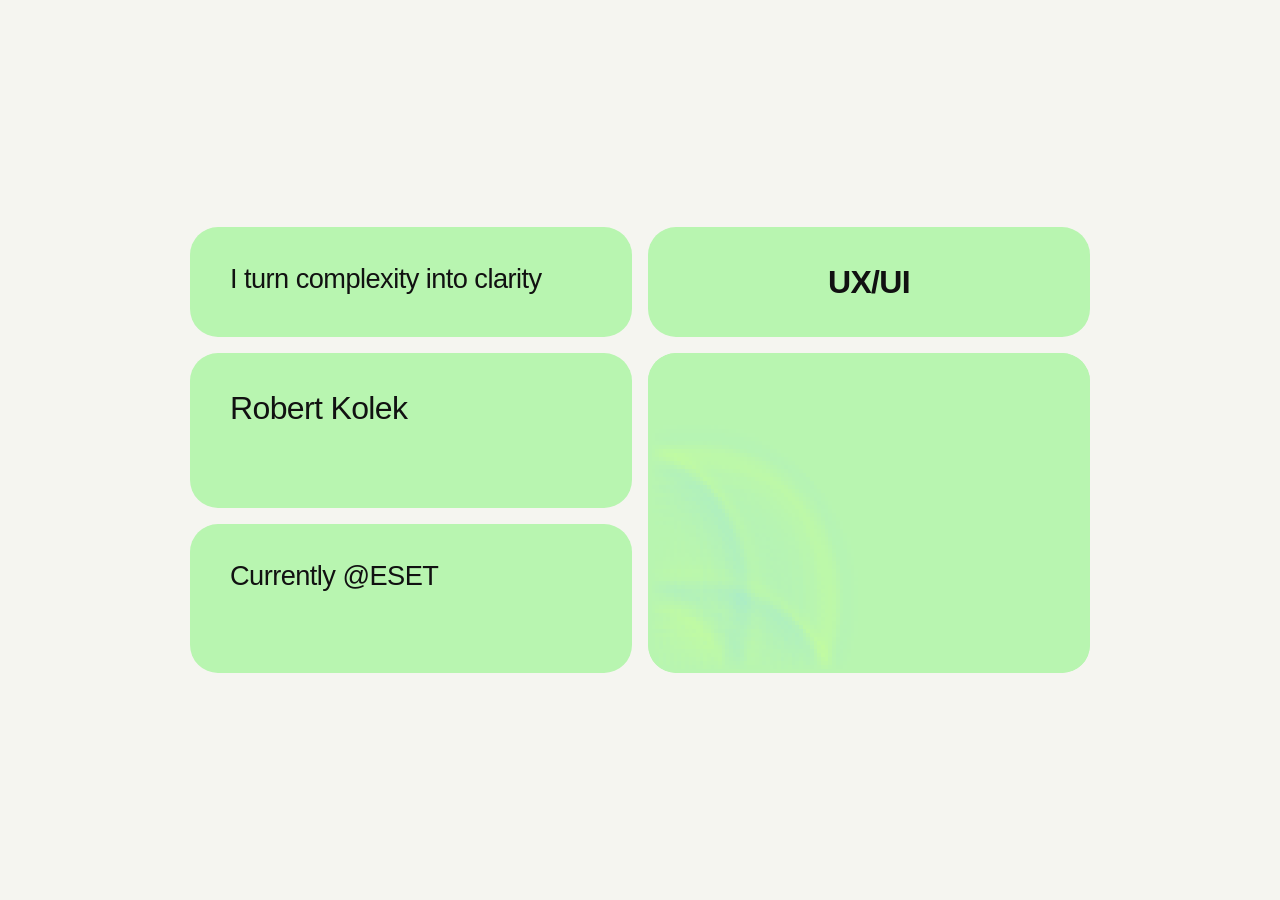
==== index.html @ 8a0d97dc "Add portfolio page with bento grid layout and water animation Builds the initial portfolio page for " ====
<!DOCTYPE html>
<html lang="en">
<head>
  <meta charset="UTF-8" />
  <meta name="viewport" content="width=device-width, initial-scale=1.0" />
  <title>Robert Kolek — Portfolio</title>
  <link rel="stylesheet" href="style.css" />
</head>
<body>
  <main class="grid">
    <div class="card card--tagline">
      <span>I turn complexity into clarity</span>
    </div>

    <div class="card card--role">
      <span>UX/UI</span>
    </div>

    <div class="card card--name">
      <span>Robert Kolek</span>
    </div>

    <div class="card card--water">
      <canvas id="waterCanvas"></canvas>
    </div>

    <div class="card card--company">
      <span>Currently @ESET</span>
    </div>
  </main>

  <script src="water.js"></script>
</body>
</html>
---- style.css ----
*, *::before, *::after {
  box-sizing: border-box;
  margin: 0;
  padding: 0;
}

:root {
  --green: #b8f5b0;
  --green-dark: #a0e898;
  --bg: #f5f5f0;
  --text: #111;
  --radius: 28px;
  --gap: 16px;
}

html, body {
  height: 100%;
  background: var(--bg);
  font-family: -apple-system, BlinkMacSystemFont, "Segoe UI", Helvetica, Arial, sans-serif;
  color: var(--text);
}

body {
  display: flex;
  align-items: center;
  justify-content: center;
  min-height: 100vh;
  padding: 32px;
}

.grid {
  display: grid;
  grid-template-columns: 1fr 1fr;
  grid-template-rows: auto auto auto;
  gap: var(--gap);
  width: 100%;
  max-width: 900px;
}

.card {
  background: var(--green);
  border-radius: var(--radius);
  padding: 36px 40px;
  display: flex;
  align-items: flex-start;
  justify-content: flex-start;
  transition: transform 0.2s ease, background 0.2s ease;
}

.card:hover {
  background: var(--green-dark);
  transform: translateY(-2px);
}

.card span {
  font-size: clamp(1.2rem, 2.5vw, 1.7rem);
  font-weight: 500;
  letter-spacing: -0.02em;
  line-height: 1.2;
}

/* Tagline — top left, spans full width minus role card */
.card--tagline {
  grid-column: 1;
  grid-row: 1;
}

/* Role badge — top right */
.card--role {
  grid-column: 2;
  grid-row: 1;
  justify-content: center;
  align-items: center;
}

.card--role span {
  font-size: clamp(1.4rem, 3vw, 2rem);
  font-weight: 600;
}

/* Name — middle left */
.card--name {
  grid-column: 1;
  grid-row: 2;
}

.card--name span {
  font-size: clamp(1.4rem, 3vw, 2rem);
  font-weight: 500;
}

/* Water animation — right column, spans rows 2 & 3 */
.card--water {
  grid-column: 2;
  grid-row: 2 / 4;
  padding: 0;
  overflow: hidden;
  min-height: 320px;
  position: relative;
}

.card--water:hover {
  transform: translateY(-2px);
}

#waterCanvas {
  width: 100%;
  height: 100%;
  display: block;
  border-radius: var(--radius);
}

/* Company — bottom left */
.card--company {
  grid-column: 1;
  grid-row: 3;
}

/* Responsive */
@media (max-width: 580px) {
  body {
    padding: 16px;
  }

  .grid {
    grid-template-columns: 1fr;
    grid-template-rows: auto;
  }

  .card--tagline,
  .card--role,
  .card--name,
  .card--water,
  .card--company {
    grid-column: 1;
    grid-row: auto;
  }

  .card--water {
    min-height: 260px;
  }
}
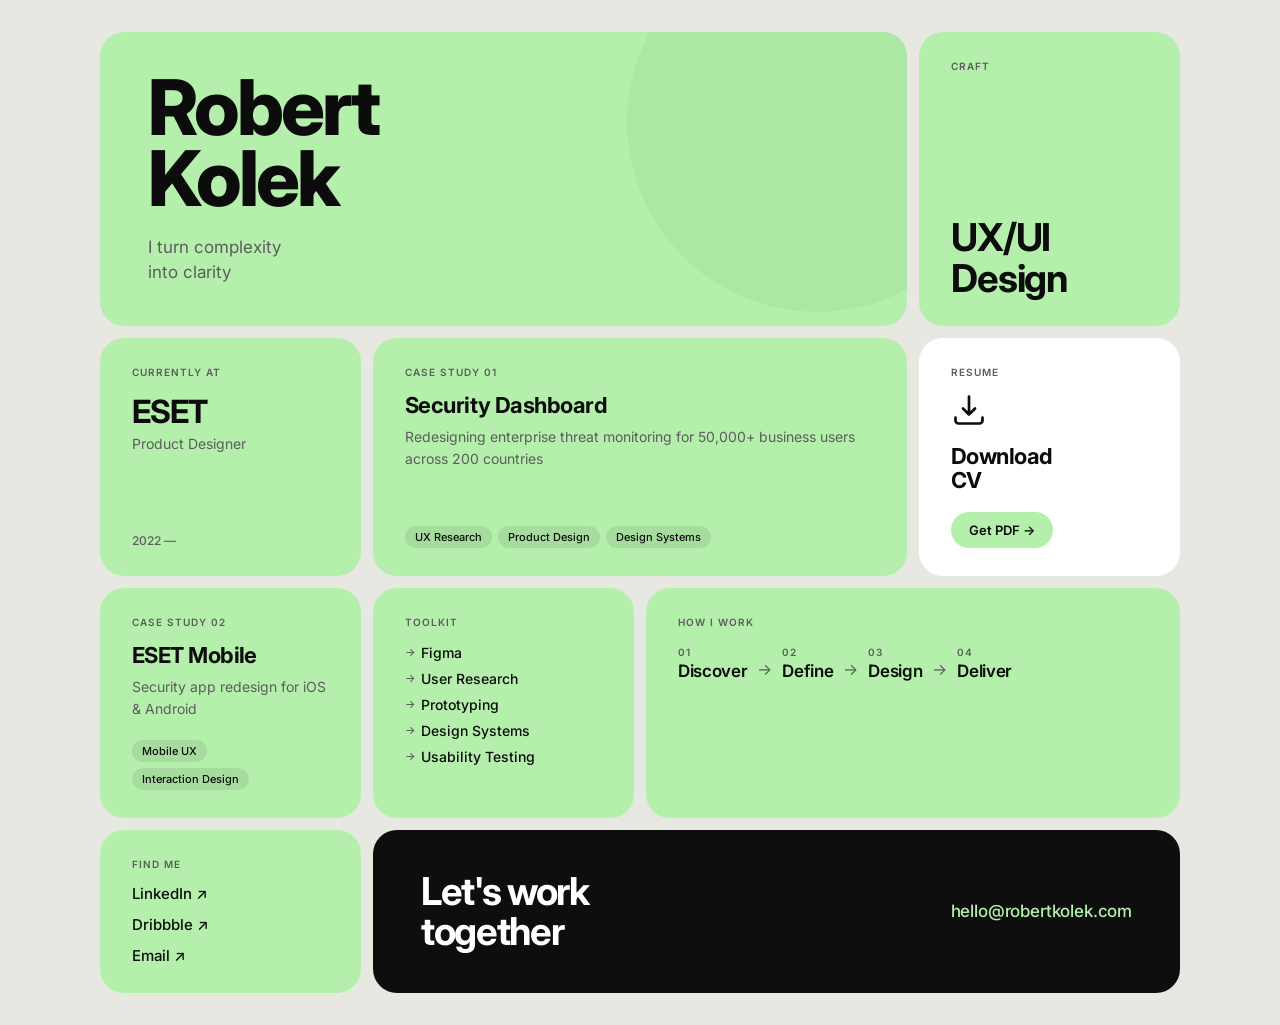
==== commit 5673734f: "Rebuild portfolio with full bento grid and printable CV one-pager - 10-card bento layout: hero, role" ====
--- a/index.html
+++ b/index.html
@@ -3,32 +3,123 @@
 <head>
   <meta charset="UTF-8" />
   <meta name="viewport" content="width=device-width, initial-scale=1.0" />
-  <title>Robert Kolek — Portfolio</title>
+  <title>Robert Kolek — UX/UI Designer</title>
+  <link rel="preconnect" href="https://fonts.googleapis.com">
+  <link rel="preconnect" href="https://fonts.gstatic.com" crossorigin>
+  <link href="https://fonts.googleapis.com/css2?family=Inter:ital,wght@0,400;0,500;0,600;0,700;0,800;1,400&display=swap" rel="stylesheet">
   <link rel="stylesheet" href="style.css" />
 </head>
 <body>
-  <main class="grid">
-    <div class="card card--tagline">
-      <span>I turn complexity into clarity</span>
-    </div>
+  <main class="bento">
 
-    <div class="card card--role">
-      <span>UX/UI</span>
-    </div>
+    <!-- Row 1 ─────────────────────────────────── -->
+    <article class="card card--hero">
+      <div class="hero-text">
+        <h1>Robert<br>Kolek</h1>
+        <p class="tagline">I turn complexity<br>into clarity</p>
+      </div>
+      <div class="hero-deco" aria-hidden="true"></div>
+    </article>
 
-    <div class="card card--name">
-      <span>Robert Kolek</span>
-    </div>
+    <article class="card card--role">
+      <span class="label">Craft</span>
+      <h2 class="role-title">UX/UI<br>Design</h2>
+    </article>
 
-    <div class="card card--water">
-      <canvas id="waterCanvas"></canvas>
-    </div>
+    <!-- Row 2 ─────────────────────────────────── -->
+    <article class="card card--eset">
+      <span class="label">Currently at</span>
+      <p class="eset-name">ESET</p>
+      <p class="eset-title">Product Designer</p>
+      <span class="eset-year">2022 —</span>
+    </article>
 
-    <div class="card card--company">
-      <span>Currently @ESET</span>
-    </div>
+    <article class="card card--project card--project1">
+      <span class="label">Case study 01</span>
+      <h3>Security Dashboard</h3>
+      <p>Redesigning enterprise threat monitoring for 50,000+ business users across 200 countries</p>
+      <div class="tags">
+        <span>UX Research</span>
+        <span>Product Design</span>
+        <span>Design Systems</span>
+      </div>
+    </article>
+
+    <!-- Place your cv.pdf in this directory. Generate it by opening cv.html → Print → Save as PDF -->
+    <article class="card card--cv">
+      <span class="label">Resume</span>
+      <div class="cv-icon" aria-hidden="true">
+        <svg viewBox="0 0 24 24" fill="none" stroke="currentColor" stroke-width="1.8" stroke-linecap="round" stroke-linejoin="round">
+          <path d="M12 3v12M8 11l4 4 4-4"/>
+          <path d="M3 17v2a2 2 0 0 0 2 2h14a2 2 0 0 0 2-2v-2"/>
+        </svg>
+      </div>
+      <h3>Download<br>CV</h3>
+      <a href="cv.pdf" download="RobertKolek_CV.pdf" class="cv-btn">Get PDF →</a>
+    </article>
+
+    <!-- Row 3 ─────────────────────────────────── -->
+    <article class="card card--project card--project2">
+      <span class="label">Case study 02</span>
+      <h3>ESET Mobile</h3>
+      <p>Security app redesign for iOS & Android</p>
+      <div class="tags">
+        <span>Mobile UX</span>
+        <span>Interaction Design</span>
+      </div>
+    </article>
+
+    <article class="card card--skills">
+      <span class="label">Toolkit</span>
+      <ul class="skills-list">
+        <li>Figma</li>
+        <li>User Research</li>
+        <li>Prototyping</li>
+        <li>Design Systems</li>
+        <li>Usability Testing</li>
+      </ul>
+    </article>
+
+    <article class="card card--process">
+      <span class="label">How I work</span>
+      <div class="process-steps">
+        <div class="step">
+          <span class="step-num">01</span>
+          <span class="step-name">Discover</span>
+        </div>
+        <span class="process-arrow" aria-hidden="true">→</span>
+        <div class="step">
+          <span class="step-num">02</span>
+          <span class="step-name">Define</span>
+        </div>
+        <span class="process-arrow" aria-hidden="true">→</span>
+        <div class="step">
+          <span class="step-num">03</span>
+          <span class="step-name">Design</span>
+        </div>
+        <span class="process-arrow" aria-hidden="true">→</span>
+        <div class="step">
+          <span class="step-num">04</span>
+          <span class="step-name">Deliver</span>
+        </div>
+      </div>
+    </article>
+
+    <!-- Row 4 ─────────────────────────────────── -->
+    <article class="card card--social">
+      <span class="label">Find me</span>
+      <nav class="social-links">
+        <a href="https://linkedin.com/in/robertkolek" target="_blank" rel="noopener">LinkedIn ↗</a>
+        <a href="https://dribbble.com/robertkolek" target="_blank" rel="noopener">Dribbble ↗</a>
+        <a href="mailto:hello@robertkolek.com">Email ↗</a>
+      </nav>
+    </article>
+
+    <article class="card card--cta">
+      <h2>Let's work<br>together</h2>
+      <a href="mailto:hello@robertkolek.com" class="cta-link">hello@robertkolek.com</a>
+    </article>
+
   </main>
-
-  <script src="water.js"></script>
 </body>
 </html>
--- a/style.css
+++ b/style.css
@@ -5,138 +5,414 @@
 }
 
 :root {
-  --green: #b8f5b0;
-  --green-dark: #a0e898;
-  --bg: #f5f5f0;
-  --text: #111;
-  --radius: 28px;
-  --gap: 16px;
-}
-
-html, body {
-  height: 100%;
+  --mint:       #b4f0ab;
+  --mint-hover: #9de593;
+  --bg:         #e8e8e3;
+  --dark:       #0e0e0e;
+  --text:       #0c0c0c;
+  --muted:      #5c5c5c;
+  --white:      #ffffff;
+  --radius:     24px;
+  --gap:        12px;
+}
+
+html {
+  font-family: 'Inter', -apple-system, BlinkMacSystemFont, 'Segoe UI', sans-serif;
+  color: var(--text);
   background: var(--bg);
-  font-family: -apple-system, BlinkMacSystemFont, "Segoe UI", Helvetica, Arial, sans-serif;
-  color: var(--text);
+  -webkit-font-smoothing: antialiased;
 }
 
 body {
+  min-height: 100vh;
   display: flex;
   align-items: center;
   justify-content: center;
-  min-height: 100vh;
-  padding: 32px;
-}
-
-.grid {
+  padding: 32px 20px;
+}
+
+/* ── Grid ───────────────────────────────────────── */
+
+.bento {
   display: grid;
-  grid-template-columns: 1fr 1fr;
-  grid-template-rows: auto auto auto;
+  grid-template-columns: repeat(4, 1fr);
   gap: var(--gap);
   width: 100%;
-  max-width: 900px;
-}
+  max-width: 1080px;
+}
+
+/* ── Base card ──────────────────────────────────── */
 
 .card {
-  background: var(--green);
+  background: var(--mint);
   border-radius: var(--radius);
-  padding: 36px 40px;
-  display: flex;
-  align-items: flex-start;
-  justify-content: flex-start;
-  transition: transform 0.2s ease, background 0.2s ease;
+  padding: 28px 32px;
+  display: flex;
+  flex-direction: column;
+  transition: transform 0.18s ease, background 0.18s ease;
 }
 
 .card:hover {
-  background: var(--green-dark);
-  transform: translateY(-2px);
-}
-
-.card span {
-  font-size: clamp(1.2rem, 2.5vw, 1.7rem);
-  font-weight: 500;
-  letter-spacing: -0.02em;
-  line-height: 1.2;
-}
-
-/* Tagline — top left, spans full width minus role card */
-.card--tagline {
-  grid-column: 1;
+  background: var(--mint-hover);
+  transform: translateY(-3px);
+}
+
+/* ── Label ──────────────────────────────────────── */
+
+.label {
+  display: block;
+  font-size: 10px;
+  font-weight: 600;
+  letter-spacing: 0.1em;
+  text-transform: uppercase;
+  color: var(--muted);
+  margin-bottom: 14px;
+}
+
+/* ── Hero ───────────────────────────────────────── */
+
+.card--hero {
+  grid-column: 1 / 4;
   grid-row: 1;
-}
-
-/* Role badge — top right */
+  flex-direction: row;
+  align-items: flex-end;
+  padding: 40px 48px;
+  min-height: 220px;
+  overflow: hidden;
+  position: relative;
+}
+
+.hero-text {
+  position: relative;
+  z-index: 1;
+}
+
+.hero-text h1 {
+  font-size: clamp(52px, 6vw, 88px);
+  font-weight: 800;
+  letter-spacing: -0.04em;
+  line-height: 0.93;
+  margin-bottom: 20px;
+}
+
+.tagline {
+  font-size: clamp(14px, 1.5vw, 17px);
+  font-weight: 400;
+  color: var(--muted);
+  line-height: 1.5;
+}
+
+.hero-deco {
+  position: absolute;
+  top: -100px;
+  right: -100px;
+  width: 380px;
+  height: 380px;
+  border-radius: 50%;
+  background: rgba(0, 0, 0, 0.04);
+  pointer-events: none;
+}
+
+/* ── Role ───────────────────────────────────────── */
+
 .card--role {
-  grid-column: 2;
+  grid-column: 4;
   grid-row: 1;
-  justify-content: center;
-  align-items: center;
-}
-
-.card--role span {
-  font-size: clamp(1.4rem, 3vw, 2rem);
-  font-weight: 600;
-}
-
-/* Name — middle left */
-.card--name {
+  justify-content: space-between;
+}
+
+.role-title {
+  font-size: clamp(26px, 3vw, 40px);
+  font-weight: 700;
+  letter-spacing: -0.03em;
+  line-height: 1.05;
+  margin-top: auto;
+}
+
+/* ── ESET ───────────────────────────────────────── */
+
+.card--eset {
   grid-column: 1;
   grid-row: 2;
 }
 
-.card--name span {
-  font-size: clamp(1.4rem, 3vw, 2rem);
+.eset-name {
+  font-size: 32px;
+  font-weight: 700;
+  letter-spacing: -0.03em;
+  margin-bottom: 4px;
+}
+
+.eset-title {
+  font-size: 14px;
+  color: var(--muted);
+  flex: 1;
+}
+
+.eset-year {
+  font-size: 12px;
   font-weight: 500;
-}
-
-/* Water animation — right column, spans rows 2 & 3 */
-.card--water {
-  grid-column: 2;
-  grid-row: 2 / 4;
-  padding: 0;
-  overflow: hidden;
-  min-height: 320px;
-  position: relative;
-}
-
-.card--water:hover {
-  transform: translateY(-2px);
-}
-
-#waterCanvas {
+  color: var(--muted);
+  margin-top: 16px;
+}
+
+/* ── Projects ───────────────────────────────────── */
+
+.card--project1 {
+  grid-column: 2 / 4;
+  grid-row: 2;
+}
+
+.card--project2 {
+  grid-column: 1;
+  grid-row: 3;
+}
+
+.card--project h3 {
+  font-size: 22px;
+  font-weight: 700;
+  letter-spacing: -0.025em;
+  margin-bottom: 8px;
+}
+
+.card--project p {
+  font-size: 14px;
+  color: var(--muted);
+  line-height: 1.55;
+  flex: 1;
+}
+
+.tags {
+  display: flex;
+  flex-wrap: wrap;
+  gap: 6px;
+  margin-top: 20px;
+}
+
+.tags span {
+  font-size: 11px;
+  font-weight: 500;
+  padding: 4px 10px;
+  background: rgba(0, 0, 0, 0.08);
+  border-radius: 100px;
+}
+
+/* ── CV download ────────────────────────────────── */
+
+.card--cv {
+  grid-column: 4;
+  grid-row: 2;
+  background: var(--white);
+}
+
+.card--cv:hover {
+  background: var(--white);
+  transform: translateY(-3px);
+}
+
+.cv-icon {
+  width: 36px;
+  height: 36px;
+  margin-bottom: 10px;
+  flex-shrink: 0;
+}
+
+.cv-icon svg {
   width: 100%;
   height: 100%;
-  display: block;
-  border-radius: var(--radius);
-}
-
-/* Company — bottom left */
-.card--company {
+}
+
+.card--cv h3 {
+  font-size: 22px;
+  font-weight: 700;
+  letter-spacing: -0.025em;
+  line-height: 1.1;
+  flex: 1;
+  margin-top: 6px;
+}
+
+.cv-btn {
+  display: inline-block;
+  margin-top: 20px;
+  background: var(--mint);
+  color: var(--text);
+  text-decoration: none;
+  font-size: 13px;
+  font-weight: 600;
+  padding: 10px 18px;
+  border-radius: 100px;
+  transition: background 0.15s ease, transform 0.15s ease;
+  align-self: flex-start;
+}
+
+.cv-btn:hover {
+  background: var(--mint-hover);
+  transform: translateY(-1px);
+}
+
+/* ── Skills ─────────────────────────────────────── */
+
+.card--skills {
+  grid-column: 2;
+  grid-row: 3;
+}
+
+.card--skills .label {
+  margin-bottom: 16px;
+}
+
+.skills-list {
+  list-style: none;
+  display: flex;
+  flex-direction: column;
+  gap: 9px;
+}
+
+.skills-list li {
+  font-size: 14px;
+  font-weight: 500;
+  padding-left: 16px;
+  position: relative;
+}
+
+.skills-list li::before {
+  content: '→';
+  position: absolute;
+  left: 0;
+  font-size: 11px;
+  color: var(--muted);
+  top: 1px;
+}
+
+/* ── Process ────────────────────────────────────── */
+
+.card--process {
+  grid-column: 3 / 5;
+  grid-row: 3;
+}
+
+.process-steps {
+  display: flex;
+  align-items: center;
+  gap: 10px;
+  flex-wrap: wrap;
+  margin-top: 4px;
+}
+
+.step {
+  display: flex;
+  flex-direction: column;
+  gap: 3px;
+}
+
+.step-num {
+  font-size: 10px;
+  font-weight: 600;
+  color: var(--muted);
+  letter-spacing: 0.06em;
+}
+
+.step-name {
+  font-size: 17px;
+  font-weight: 600;
+  letter-spacing: -0.02em;
+}
+
+.process-arrow {
+  font-size: 16px;
+  color: var(--muted);
+  margin-top: 10px;
+  flex-shrink: 0;
+}
+
+/* ── Social ─────────────────────────────────────── */
+
+.card--social {
   grid-column: 1;
-  grid-row: 3;
-}
-
-/* Responsive */
-@media (max-width: 580px) {
-  body {
-    padding: 16px;
+  grid-row: 4;
+}
+
+.social-links {
+  display: flex;
+  flex-direction: column;
+  gap: 12px;
+}
+
+.social-links a {
+  font-size: 15px;
+  font-weight: 500;
+  color: var(--text);
+  text-decoration: none;
+  transition: opacity 0.15s;
+}
+
+.social-links a:hover {
+  opacity: 0.5;
+}
+
+/* ── CTA ────────────────────────────────────────── */
+
+.card--cta {
+  grid-column: 2 / 5;
+  grid-row: 4;
+  background: var(--dark);
+  color: var(--white);
+  flex-direction: row;
+  align-items: center;
+  justify-content: space-between;
+  padding: 40px 48px;
+}
+
+.card--cta:hover {
+  background: #1a1a1a;
+  transform: translateY(-3px);
+}
+
+.card--cta h2 {
+  font-size: clamp(28px, 3vw, 46px);
+  font-weight: 700;
+  letter-spacing: -0.035em;
+  line-height: 1.05;
+}
+
+.cta-link {
+  font-size: clamp(13px, 1.4vw, 17px);
+  font-weight: 500;
+  color: var(--mint);
+  text-decoration: none;
+  letter-spacing: -0.01em;
+  flex-shrink: 0;
+  margin-left: 24px;
+  transition: opacity 0.15s;
+}
+
+.cta-link:hover {
+  opacity: 0.7;
+}
+
+/* ── Responsive ─────────────────────────────────── */
+
+@media (max-width: 820px) {
+  .bento {
+    grid-template-columns: 1fr 1fr;
   }
 
-  .grid {
-    grid-template-columns: 1fr;
-    grid-template-rows: auto;
-  }
-
-  .card--tagline,
-  .card--role,
-  .card--name,
-  .card--water,
-  .card--company {
-    grid-column: 1;
-    grid-row: auto;
-  }
-
-  .card--water {
-    min-height: 260px;
-  }
-}
+  .card--hero     { grid-column: 1 / 3; }
+  .card--project1 { grid-column: 1 / 3; }
+  .card--process  { grid-column: 1 / 3; }
+  .card--cta      { grid-column: 1 / 3; flex-direction: column; align-items: flex-start; gap: 16px; padding: 32px; }
+}
+
+@media (max-width: 500px) {
+  body { padding: 10px; }
+
+  .bento { grid-template-columns: 1fr; gap: 10px; }
+
+  .card--hero,
+  .card--project1,
+  .card--process,
+  .card--cta { grid-column: 1; }
+
+  .card--hero { padding: 28px; min-height: unset; }
+  .card--cta  { padding: 28px; }
+}
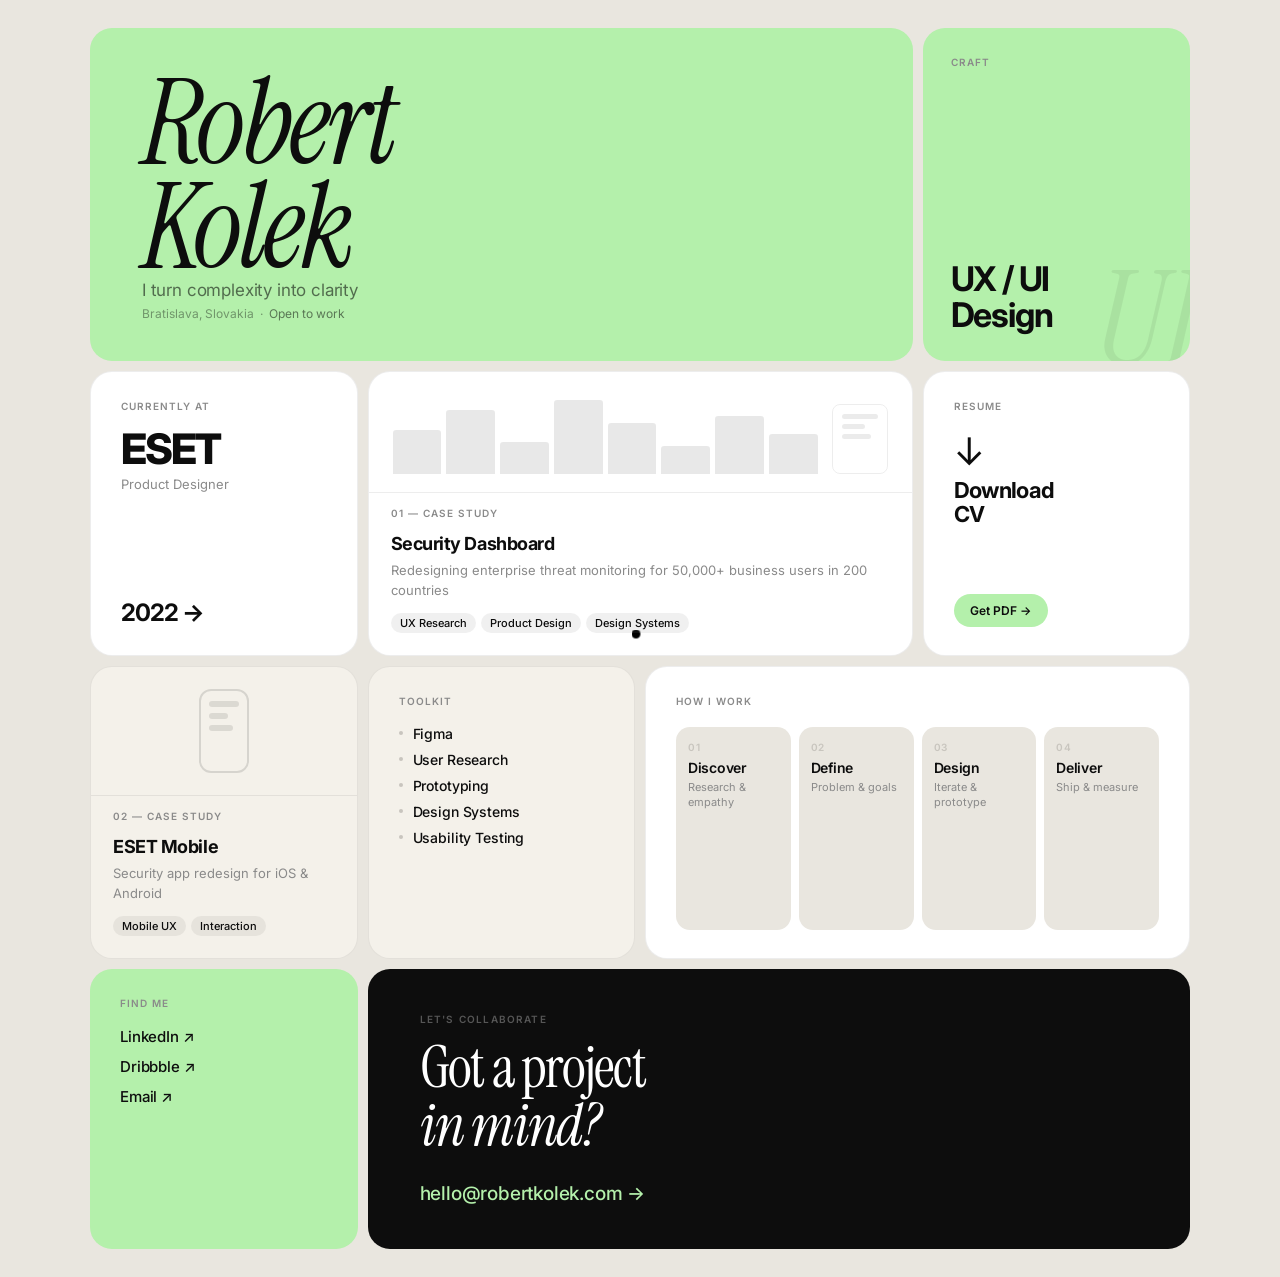
==== commit 21b0f98e: "Elevate portfolio to senior designer quality Typography: Instrument Serif italic for display, Inter " ====
--- a/index.html
+++ b/index.html
@@ -6,72 +6,88 @@
   <title>Robert Kolek — UX/UI Designer</title>
   <link rel="preconnect" href="https://fonts.googleapis.com">
   <link rel="preconnect" href="https://fonts.gstatic.com" crossorigin>
-  <link href="https://fonts.googleapis.com/css2?family=Inter:ital,wght@0,400;0,500;0,600;0,700;0,800;1,400&display=swap" rel="stylesheet">
+  <link href="https://fonts.googleapis.com/css2?family=Instrument+Serif:ital@0;1&family=Inter:wght@300;400;500;600;700&display=swap" rel="stylesheet">
   <link rel="stylesheet" href="style.css" />
 </head>
 <body>
+
+  <div class="cursor" aria-hidden="true"></div>
+
   <main class="bento">
 
-    <!-- Row 1 ─────────────────────────────────── -->
+    <!-- Row 1 ───────────────────────────────── -->
     <article class="card card--hero">
-      <div class="hero-text">
-        <h1>Robert<br>Kolek</h1>
-        <p class="tagline">I turn complexity<br>into clarity</p>
+      <h1 class="hero-name"><em>Robert</em><br>Kolek</h1>
+      <div class="hero-foot">
+        <p class="tagline">I turn complexity into clarity</p>
+        <p class="hero-meta">Bratislava, Slovakia&ensp;·&ensp;<span class="avail">Open to work</span></p>
       </div>
-      <div class="hero-deco" aria-hidden="true"></div>
     </article>
 
     <article class="card card--role">
       <span class="label">Craft</span>
-      <h2 class="role-title">UX/UI<br>Design</h2>
+      <p class="role-ghost" aria-hidden="true">UI</p>
+      <h2 class="role-title">UX / UI<br>Design</h2>
     </article>
 
-    <!-- Row 2 ─────────────────────────────────── -->
-    <article class="card card--eset">
+    <!-- Row 2 ───────────────────────────────── -->
+    <article class="card card--eset card--surface">
       <span class="label">Currently at</span>
-      <p class="eset-name">ESET</p>
-      <p class="eset-title">Product Designer</p>
-      <span class="eset-year">2022 —</span>
+      <p class="eset-co">ESET</p>
+      <p class="eset-role">Product Designer</p>
+      <p class="eset-since">2022 →</p>
     </article>
 
-    <article class="card card--project card--project1">
-      <span class="label">Case study 01</span>
-      <h3>Security Dashboard</h3>
-      <p>Redesigning enterprise threat monitoring for 50,000+ business users across 200 countries</p>
-      <div class="tags">
-        <span>UX Research</span>
-        <span>Product Design</span>
-        <span>Design Systems</span>
+    <article class="card card--p1 card--surface">
+      <div class="p1-visual" aria-hidden="true">
+        <div class="bars">
+          <span style="--h:55%"></span><span style="--h:80%"></span>
+          <span style="--h:40%"></span><span style="--h:92%"></span>
+          <span style="--h:63%"></span><span style="--h:35%"></span>
+          <span style="--h:72%"></span><span style="--h:50%"></span>
+        </div>
+        <div class="mini-card">
+          <b></b><b></b><b></b>
+        </div>
       </div>
+      <footer class="proj-foot">
+        <span class="label">01 — Case study</span>
+        <h3>Security Dashboard</h3>
+        <p>Redesigning enterprise threat monitoring for 50,000+ business users in 200 countries</p>
+        <div class="tags">
+          <span>UX Research</span><span>Product Design</span><span>Design Systems</span>
+        </div>
+      </footer>
     </article>
 
-    <!-- Place your cv.pdf in this directory. Generate it by opening cv.html → Print → Save as PDF -->
-    <article class="card card--cv">
+    <!-- Place your generated cv.pdf here. See cv.html → Save as PDF in browser. -->
+    <article class="card card--cv card--surface">
       <span class="label">Resume</span>
-      <div class="cv-icon" aria-hidden="true">
-        <svg viewBox="0 0 24 24" fill="none" stroke="currentColor" stroke-width="1.8" stroke-linecap="round" stroke-linejoin="round">
-          <path d="M12 3v12M8 11l4 4 4-4"/>
-          <path d="M3 17v2a2 2 0 0 0 2 2h14a2 2 0 0 0 2-2v-2"/>
-        </svg>
-      </div>
-      <h3>Download<br>CV</h3>
+      <p class="cv-arrow">↓</p>
+      <h3 class="cv-title">Download<br>CV</h3>
       <a href="cv.pdf" download="RobertKolek_CV.pdf" class="cv-btn">Get PDF →</a>
     </article>
 
-    <!-- Row 3 ─────────────────────────────────── -->
-    <article class="card card--project card--project2">
-      <span class="label">Case study 02</span>
-      <h3>ESET Mobile</h3>
-      <p>Security app redesign for iOS & Android</p>
-      <div class="tags">
-        <span>Mobile UX</span>
-        <span>Interaction Design</span>
+    <!-- Row 3 ───────────────────────────────── -->
+    <article class="card card--p2 card--dim">
+      <div class="phone-wrap" aria-hidden="true">
+        <div class="phone">
+          <span></span><span></span><span></span>
+        </div>
       </div>
+      <footer class="proj-foot">
+        <span class="label">02 — Case study</span>
+        <h3>ESET Mobile</h3>
+        <p>Security app redesign for iOS & Android</p>
+        <div class="tags">
+          <span>Mobile UX</span><span>Interaction</span>
+        </div>
+      </footer>
     </article>
 
-    <article class="card card--skills">
+    <article class="card card--skills card--dim">
       <span class="label">Toolkit</span>
-      <ul class="skills-list">
+      <ul class="skills">
         <li>Figma</li>
         <li>User Research</li>
         <li>Prototyping</li>
@@ -80,35 +96,20 @@
       </ul>
     </article>
 
-    <article class="card card--process">
+    <article class="card card--process card--surface">
       <span class="label">How I work</span>
-      <div class="process-steps">
-        <div class="step">
-          <span class="step-num">01</span>
-          <span class="step-name">Discover</span>
-        </div>
-        <span class="process-arrow" aria-hidden="true">→</span>
-        <div class="step">
-          <span class="step-num">02</span>
-          <span class="step-name">Define</span>
-        </div>
-        <span class="process-arrow" aria-hidden="true">→</span>
-        <div class="step">
-          <span class="step-num">03</span>
-          <span class="step-name">Design</span>
-        </div>
-        <span class="process-arrow" aria-hidden="true">→</span>
-        <div class="step">
-          <span class="step-num">04</span>
-          <span class="step-name">Deliver</span>
-        </div>
-      </div>
+      <ol class="steps">
+        <li><span class="sn">01</span><span class="st">Discover</span><span class="sd">Research & empathy</span></li>
+        <li><span class="sn">02</span><span class="st">Define</span><span class="sd">Problem & goals</span></li>
+        <li><span class="sn">03</span><span class="st">Design</span><span class="sd">Iterate & prototype</span></li>
+        <li><span class="sn">04</span><span class="st">Deliver</span><span class="sd">Ship & measure</span></li>
+      </ol>
     </article>
 
-    <!-- Row 4 ─────────────────────────────────── -->
+    <!-- Row 4 ───────────────────────────────── -->
     <article class="card card--social">
       <span class="label">Find me</span>
-      <nav class="social-links">
+      <nav class="socials">
         <a href="https://linkedin.com/in/robertkolek" target="_blank" rel="noopener">LinkedIn ↗</a>
         <a href="https://dribbble.com/robertkolek" target="_blank" rel="noopener">Dribbble ↗</a>
         <a href="mailto:hello@robertkolek.com">Email ↗</a>
@@ -116,10 +117,13 @@
     </article>
 
     <article class="card card--cta">
-      <h2>Let's work<br>together</h2>
-      <a href="mailto:hello@robertkolek.com" class="cta-link">hello@robertkolek.com</a>
+      <p class="cta-eye">Let's collaborate</p>
+      <h2 class="cta-head">Got a project<br><em>in mind?</em></h2>
+      <a href="mailto:hello@robertkolek.com" class="cta-link">hello@robertkolek.com →</a>
     </article>
 
   </main>
+
+  <script src="main.js"></script>
 </body>
 </html>
--- a/style.css
+++ b/style.css
@@ -1,64 +1,100 @@
-*, *::before, *::after {
-  box-sizing: border-box;
-  margin: 0;
-  padding: 0;
-}
-
+/* ─── Reset ─────────────────────────────────────── */
+*, *::before, *::after { box-sizing: border-box; margin: 0; padding: 0; }
+
+/* ─── Tokens ─────────────────────────────────────── */
 :root {
-  --mint:       #b4f0ab;
-  --mint-hover: #9de593;
-  --bg:         #e8e8e3;
-  --dark:       #0e0e0e;
-  --text:       #0c0c0c;
-  --muted:      #5c5c5c;
-  --white:      #ffffff;
-  --radius:     24px;
-  --gap:        12px;
-}
-
+  --mint:    #b4f0ab;
+  --mint-d:  #9de593;
+  --bg:      #e9e6df;
+  --surface: #ffffff;
+  --dim:     #f4f1ea;
+  --ink:     #0d0d0d;
+  --muted:   #8a8a8a;
+  --subtle:  #c8c5be;
+  --border:  rgba(0,0,0,0.07);
+  --r:       22px;
+  --gap:     10px;
+}
+
+/* ─── Base ───────────────────────────────────────── */
 html {
-  font-family: 'Inter', -apple-system, BlinkMacSystemFont, 'Segoe UI', sans-serif;
-  color: var(--text);
+  font-family: 'Inter', -apple-system, BlinkMacSystemFont, sans-serif;
   background: var(--bg);
+  color: var(--ink);
   -webkit-font-smoothing: antialiased;
-}
+  cursor: none;
+}
+
+::selection { background: var(--mint); color: var(--ink); }
 
 body {
-  min-height: 100vh;
+  min-height: 100svh;
   display: flex;
   align-items: center;
   justify-content: center;
-  padding: 32px 20px;
-}
-
-/* ── Grid ───────────────────────────────────────── */
-
+  padding: 28px 18px;
+}
+
+/* ─── Custom cursor ──────────────────────────────── */
+.cursor {
+  position: fixed;
+  width: 9px;
+  height: 9px;
+  background: #fff;
+  border-radius: 50%;
+  pointer-events: none;
+  transform: translate(-50%, -50%);
+  mix-blend-mode: difference;
+  z-index: 9999;
+  transition: width 0.25s cubic-bezier(0.23,1,0.32,1),
+              height 0.25s cubic-bezier(0.23,1,0.32,1);
+}
+
+.cursor.grow {
+  width: 44px;
+  height: 44px;
+}
+
+/* ─── Grid ───────────────────────────────────────── */
 .bento {
   display: grid;
   grid-template-columns: repeat(4, 1fr);
   gap: var(--gap);
   width: 100%;
-  max-width: 1080px;
-}
-
-/* ── Base card ──────────────────────────────────── */
-
+  max-width: 1100px;
+}
+
+/* ─── Card base ──────────────────────────────────── */
 .card {
   background: var(--mint);
-  border-radius: var(--radius);
-  padding: 28px 32px;
+  border-radius: var(--r);
+  padding: 28px 30px;
   display: flex;
   flex-direction: column;
-  transition: transform 0.18s ease, background 0.18s ease;
-}
-
-.card:hover {
-  background: var(--mint-hover);
-  transform: translateY(-3px);
-}
-
-/* ── Label ──────────────────────────────────────── */
-
+  /* entrance */
+  opacity: 0;
+  translate: 0 20px;
+  transition: opacity 0.55s cubic-bezier(0.23,1,0.32,1),
+              translate 0.55s cubic-bezier(0.23,1,0.32,1),
+              transform 0.35s cubic-bezier(0.23,1,0.32,1);
+}
+
+.card.in {
+  opacity: 1;
+  translate: 0 0;
+}
+
+.card--surface {
+  background: var(--surface);
+  border: 1px solid var(--border);
+}
+
+.card--dim {
+  background: var(--dim);
+  border: 1px solid var(--border);
+}
+
+/* ─── Label ──────────────────────────────────────── */
 .label {
   display: block;
   font-size: 10px;
@@ -67,352 +103,445 @@
   text-transform: uppercase;
   color: var(--muted);
   margin-bottom: 14px;
-}
-
-/* ── Hero ───────────────────────────────────────── */
-
+  flex-shrink: 0;
+}
+
+/* ─── Hero ───────────────────────────────────────── */
 .card--hero {
   grid-column: 1 / 4;
   grid-row: 1;
-  flex-direction: row;
-  align-items: flex-end;
-  padding: 40px 48px;
-  min-height: 220px;
-  overflow: hidden;
-  position: relative;
-}
-
-.hero-text {
-  position: relative;
-  z-index: 1;
-}
-
-.hero-text h1 {
-  font-size: clamp(52px, 6vw, 88px);
-  font-weight: 800;
-  letter-spacing: -0.04em;
-  line-height: 0.93;
-  margin-bottom: 20px;
+  padding: 44px 52px 40px;
+  justify-content: space-between;
+  min-height: 248px;
+}
+
+.hero-name {
+  font-family: 'Instrument Serif', Georgia, serif;
+  font-weight: 400;
+  font-style: italic;
+  font-size: clamp(72px, 9.5vw, 118px);
+  letter-spacing: -0.03em;
+  line-height: 0.88;
 }
 
 .tagline {
   font-size: clamp(14px, 1.5vw, 17px);
   font-weight: 400;
-  color: var(--muted);
-  line-height: 1.5;
-}
-
-.hero-deco {
-  position: absolute;
-  top: -100px;
-  right: -100px;
-  width: 380px;
-  height: 380px;
-  border-radius: 50%;
-  background: rgba(0, 0, 0, 0.04);
-  pointer-events: none;
-}
-
-/* ── Role ───────────────────────────────────────── */
-
+  letter-spacing: -0.01em;
+  color: rgba(0,0,0,0.55);
+  margin-bottom: 6px;
+}
+
+.hero-meta {
+  font-size: 12px;
+  color: rgba(0,0,0,0.38);
+}
+
+.avail {
+  color: rgba(0,0,0,0.5);
+}
+
+/* ─── Role ───────────────────────────────────────── */
 .card--role {
   grid-column: 4;
   grid-row: 1;
+  overflow: hidden;
+  position: relative;
   justify-content: space-between;
+  padding: 28px;
+}
+
+.role-ghost {
+  position: absolute;
+  bottom: -24px;
+  right: -8px;
+  font-family: 'Instrument Serif', Georgia, serif;
+  font-style: italic;
+  font-size: 130px;
+  font-weight: 400;
+  line-height: 1;
+  color: rgba(0,0,0,0.06);
+  user-select: none;
+  pointer-events: none;
 }
 
 .role-title {
-  font-size: clamp(26px, 3vw, 40px);
+  font-size: clamp(22px, 2.8vw, 34px);
   font-weight: 700;
-  letter-spacing: -0.03em;
+  letter-spacing: -0.035em;
   line-height: 1.05;
   margin-top: auto;
-}
-
-/* ── ESET ───────────────────────────────────────── */
-
+  position: relative;
+}
+
+/* ─── ESET ───────────────────────────────────────── */
 .card--eset {
   grid-column: 1;
   grid-row: 2;
 }
 
-.eset-name {
-  font-size: 32px;
+.eset-co {
+  font-size: 42px;
+  font-weight: 800;
+  letter-spacing: -0.05em;
+  line-height: 1;
+  margin-top: 2px;
+}
+
+.eset-role {
+  font-size: 13px;
+  color: var(--muted);
+  margin-top: 6px;
+  flex: 1;
+}
+
+.eset-since {
+  font-size: 24px;
   font-weight: 700;
-  letter-spacing: -0.03em;
-  margin-bottom: 4px;
-}
-
-.eset-title {
-  font-size: 14px;
-  color: var(--muted);
-  flex: 1;
-}
-
-.eset-year {
-  font-size: 12px;
-  font-weight: 500;
-  color: var(--muted);
+  letter-spacing: -0.04em;
   margin-top: 16px;
 }
 
-/* ── Projects ───────────────────────────────────── */
-
-.card--project1 {
+/* ─── Project 1 ──────────────────────────────────── */
+.card--p1 {
   grid-column: 2 / 4;
   grid-row: 2;
-}
-
-.card--project2 {
-  grid-column: 1;
-  grid-row: 3;
-}
-
-.card--project h3 {
-  font-size: 22px;
+  padding: 0;
+  overflow: hidden;
+}
+
+.p1-visual {
+  display: flex;
+  align-items: flex-end;
+  gap: 14px;
+  padding: 22px 24px 18px;
+  flex-shrink: 0;
+}
+
+.bars {
+  display: flex;
+  align-items: flex-end;
+  gap: 5px;
+  height: 80px;
+  flex: 1;
+}
+
+.bars span {
+  flex: 1;
+  height: var(--h);
+  background: rgba(0,0,0,0.09);
+  border-radius: 3px 3px 0 0;
+  transition: background 0.25s;
+}
+
+.card--p1:hover .bars span { background: rgba(0,0,0,0.16); }
+
+.mini-card {
+  flex-shrink: 0;
+  width: 56px;
+  height: 70px;
+  border: 1.5px solid var(--border);
+  border-radius: 8px;
+  padding: 9px;
+  display: flex;
+  flex-direction: column;
+  gap: 5px;
+}
+
+.mini-card b {
+  display: block;
+  height: 5px;
+  background: rgba(0,0,0,0.08);
+  border-radius: 3px;
+}
+
+.mini-card b:nth-child(1) { width: 100%; }
+.mini-card b:nth-child(2) { width: 65%; }
+.mini-card b:nth-child(3) { width: 82%; }
+
+/* ─── Project footer (shared) ────────────────────── */
+.proj-foot {
+  padding: 14px 22px 22px;
+  border-top: 1px solid var(--border);
+}
+
+.proj-foot h3 {
+  font-size: 18px;
   font-weight: 700;
   letter-spacing: -0.025em;
-  margin-bottom: 8px;
-}
-
-.card--project p {
-  font-size: 14px;
+  margin: 4px 0 6px;
+}
+
+.proj-foot p {
+  font-size: 13px;
   color: var(--muted);
   line-height: 1.55;
-  flex: 1;
 }
 
 .tags {
   display: flex;
   flex-wrap: wrap;
-  gap: 6px;
-  margin-top: 20px;
+  gap: 5px;
+  margin-top: 13px;
 }
 
 .tags span {
   font-size: 11px;
   font-weight: 500;
-  padding: 4px 10px;
-  background: rgba(0, 0, 0, 0.08);
+  padding: 3px 9px;
+  background: rgba(0,0,0,0.06);
   border-radius: 100px;
 }
 
-/* ── CV download ────────────────────────────────── */
-
+/* ─── CV ─────────────────────────────────────────── */
 .card--cv {
   grid-column: 4;
   grid-row: 2;
-  background: var(--white);
-}
-
-.card--cv:hover {
-  background: var(--white);
-  transform: translateY(-3px);
-}
-
-.cv-icon {
-  width: 36px;
-  height: 36px;
-  margin-bottom: 10px;
-  flex-shrink: 0;
-}
-
-.cv-icon svg {
-  width: 100%;
-  height: 100%;
-}
-
-.card--cv h3 {
+}
+
+.cv-arrow {
+  font-size: 38px;
+  line-height: 1;
+  margin: 6px 0 8px;
+}
+
+.cv-title {
   font-size: 22px;
   font-weight: 700;
-  letter-spacing: -0.025em;
+  letter-spacing: -0.03em;
   line-height: 1.1;
   flex: 1;
-  margin-top: 6px;
 }
 
 .cv-btn {
-  display: inline-block;
-  margin-top: 20px;
+  display: inline-flex;
+  align-self: flex-start;
+  margin-top: 18px;
   background: var(--mint);
-  color: var(--text);
+  color: var(--ink);
+  font-size: 12px;
+  font-weight: 600;
+  padding: 9px 16px;
+  border-radius: 100px;
   text-decoration: none;
-  font-size: 13px;
-  font-weight: 600;
-  padding: 10px 18px;
-  border-radius: 100px;
-  transition: background 0.15s ease, transform 0.15s ease;
-  align-self: flex-start;
+  letter-spacing: 0.01em;
+  transition: background 0.18s, transform 0.18s;
 }
 
 .cv-btn:hover {
-  background: var(--mint-hover);
+  background: var(--mint-d);
   transform: translateY(-1px);
 }
 
-/* ── Skills ─────────────────────────────────────── */
-
+/* ─── Project 2 ──────────────────────────────────── */
+.card--p2 {
+  grid-column: 1;
+  grid-row: 3;
+  padding: 0;
+  overflow: hidden;
+}
+
+.phone-wrap {
+  display: flex;
+  justify-content: center;
+  align-items: center;
+  padding: 22px;
+  flex-shrink: 0;
+  min-height: 100px;
+}
+
+.phone {
+  width: 50px;
+  height: 84px;
+  border: 2px solid rgba(0,0,0,0.12);
+  border-radius: 12px;
+  padding: 10px 8px;
+  display: flex;
+  flex-direction: column;
+  gap: 6px;
+}
+
+.phone span {
+  display: block;
+  height: 6px;
+  background: rgba(0,0,0,0.1);
+  border-radius: 3px;
+}
+
+.phone span:nth-child(2) { width: 65%; }
+.phone span:nth-child(3) { width: 82%; }
+
+/* ─── Skills ─────────────────────────────────────── */
 .card--skills {
   grid-column: 2;
   grid-row: 3;
 }
 
-.card--skills .label {
-  margin-bottom: 16px;
-}
-
-.skills-list {
+.skills {
   list-style: none;
   display: flex;
   flex-direction: column;
   gap: 9px;
-}
-
-.skills-list li {
+  margin-top: 4px;
+}
+
+.skills li {
   font-size: 14px;
   font-weight: 500;
-  padding-left: 16px;
-  position: relative;
-}
-
-.skills-list li::before {
-  content: '→';
-  position: absolute;
-  left: 0;
-  font-size: 11px;
-  color: var(--muted);
-  top: 1px;
-}
-
-/* ── Process ────────────────────────────────────── */
-
+  letter-spacing: -0.01em;
+  display: flex;
+  align-items: center;
+  gap: 10px;
+}
+
+.skills li::before {
+  content: '';
+  width: 4px;
+  height: 4px;
+  border-radius: 50%;
+  background: var(--subtle);
+  flex-shrink: 0;
+}
+
+/* ─── Process ────────────────────────────────────── */
 .card--process {
   grid-column: 3 / 5;
   grid-row: 3;
 }
 
-.process-steps {
-  display: flex;
-  align-items: center;
-  gap: 10px;
-  flex-wrap: wrap;
-  margin-top: 4px;
-}
-
-.step {
+.steps {
+  list-style: none;
+  display: grid;
+  grid-template-columns: repeat(4, 1fr);
+  gap: 8px;
+  margin-top: 6px;
+  flex: 1;
+}
+
+.steps li {
+  background: var(--bg);
+  border-radius: 14px;
+  padding: 14px 12px;
   display: flex;
   flex-direction: column;
-  gap: 3px;
-}
-
-.step-num {
+  gap: 2px;
+}
+
+.sn {
   font-size: 10px;
   font-weight: 600;
-  color: var(--muted);
+  color: var(--subtle);
   letter-spacing: 0.06em;
-}
-
-.step-name {
-  font-size: 17px;
+  margin-bottom: 4px;
+}
+
+.st {
+  font-size: 14px;
   font-weight: 600;
   letter-spacing: -0.02em;
 }
 
-.process-arrow {
-  font-size: 16px;
+.sd {
+  font-size: 11px;
   color: var(--muted);
-  margin-top: 10px;
-  flex-shrink: 0;
-}
-
-/* ── Social ─────────────────────────────────────── */
-
+  line-height: 1.4;
+  margin-top: 2px;
+}
+
+/* ─── Social ─────────────────────────────────────── */
 .card--social {
   grid-column: 1;
   grid-row: 4;
 }
 
-.social-links {
+.socials {
   display: flex;
   flex-direction: column;
-  gap: 12px;
-}
-
-.social-links a {
+  gap: 11px;
+  margin-top: 4px;
+}
+
+.socials a {
   font-size: 15px;
   font-weight: 500;
-  color: var(--text);
+  letter-spacing: -0.01em;
+  color: var(--ink);
   text-decoration: none;
   transition: opacity 0.15s;
 }
 
-.social-links a:hover {
-  opacity: 0.5;
-}
-
-/* ── CTA ────────────────────────────────────────── */
-
+.socials a:hover { opacity: 0.4; }
+
+/* ─── CTA ────────────────────────────────────────── */
 .card--cta {
   grid-column: 2 / 5;
   grid-row: 4;
-  background: var(--dark);
-  color: var(--white);
-  flex-direction: row;
-  align-items: center;
-  justify-content: space-between;
-  padding: 40px 48px;
-}
-
-.card--cta:hover {
-  background: #1a1a1a;
-  transform: translateY(-3px);
-}
-
-.card--cta h2 {
-  font-size: clamp(28px, 3vw, 46px);
-  font-weight: 700;
-  letter-spacing: -0.035em;
-  line-height: 1.05;
+  background: var(--ink);
+  color: #fff;
+  padding: 44px 52px;
+  justify-content: center;
+  gap: 6px;
+}
+
+.cta-eye {
+  font-size: 10px;
+  font-weight: 600;
+  letter-spacing: 0.12em;
+  text-transform: uppercase;
+  color: rgba(255,255,255,0.3);
+  margin-bottom: 8px;
+}
+
+.cta-head {
+  font-family: 'Instrument Serif', Georgia, serif;
+  font-weight: 400;
+  font-style: normal;
+  font-size: clamp(34px, 4.5vw, 58px);
+  letter-spacing: -0.03em;
+  line-height: 1.0;
+  margin-bottom: 22px;
+}
+
+.cta-head em {
+  font-style: italic;
 }
 
 .cta-link {
-  font-size: clamp(13px, 1.4vw, 17px);
+  font-size: clamp(14px, 1.6vw, 19px);
   font-weight: 500;
   color: var(--mint);
   text-decoration: none;
   letter-spacing: -0.01em;
-  flex-shrink: 0;
-  margin-left: 24px;
+  align-self: flex-start;
   transition: opacity 0.15s;
 }
 
-.cta-link:hover {
-  opacity: 0.7;
-}
-
-/* ── Responsive ─────────────────────────────────── */
-
-@media (max-width: 820px) {
-  .bento {
-    grid-template-columns: 1fr 1fr;
-  }
-
-  .card--hero     { grid-column: 1 / 3; }
-  .card--project1 { grid-column: 1 / 3; }
-  .card--process  { grid-column: 1 / 3; }
-  .card--cta      { grid-column: 1 / 3; flex-direction: column; align-items: flex-start; gap: 16px; padding: 32px; }
-}
-
-@media (max-width: 500px) {
+.cta-link:hover { opacity: 0.65; }
+
+/* ─── Responsive ─────────────────────────────────── */
+@media (max-width: 840px) {
+  html { cursor: auto; }
+  .cursor { display: none; }
+
+  .bento { grid-template-columns: 1fr 1fr; }
+
+  .card--hero  { grid-column: 1 / 3; }
+  .card--p1    { grid-column: 1 / 3; }
+  .card--process { grid-column: 1 / 3; }
+  .card--cta   { grid-column: 1 / 3; padding: 32px; }
+}
+
+@media (max-width: 540px) {
   body { padding: 10px; }
-
-  .bento { grid-template-columns: 1fr; gap: 10px; }
+  .bento { grid-template-columns: 1fr; gap: 8px; }
 
   .card--hero,
-  .card--project1,
+  .card--p1,
   .card--process,
   .card--cta { grid-column: 1; }
 
-  .card--hero { padding: 28px; min-height: unset; }
-  .card--cta  { padding: 28px; }
-}
+  .card--hero { padding: 30px; min-height: unset; }
+  .card--cta  { padding: 30px; }
+
+  .steps { grid-template-columns: 1fr 1fr; }
+}
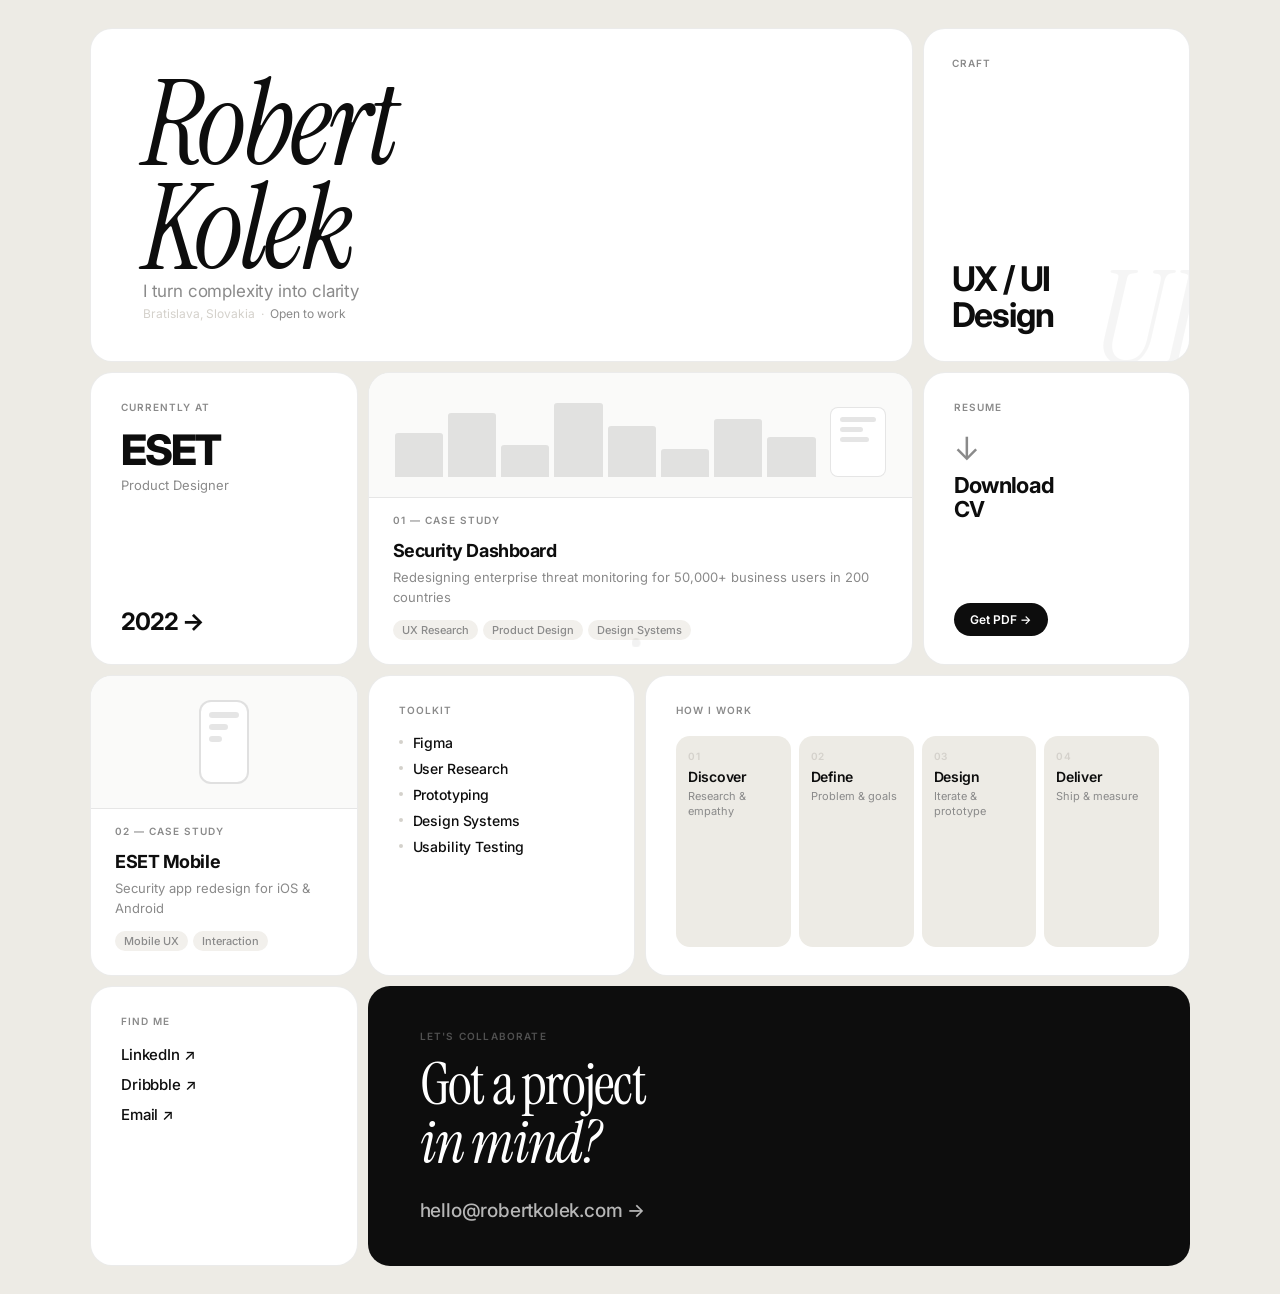
==== commit 46146496: "Strip all green, go full white cards on warm background - All cards are now #fff with 1px rgba borde" ====
--- a/index.html
+++ b/index.html
@@ -31,14 +31,14 @@
     </article>
 
     <!-- Row 2 ───────────────────────────────── -->
-    <article class="card card--eset card--surface">
+    <article class="card card--eset">
       <span class="label">Currently at</span>
       <p class="eset-co">ESET</p>
       <p class="eset-role">Product Designer</p>
       <p class="eset-since">2022 →</p>
     </article>
 
-    <article class="card card--p1 card--surface">
+    <article class="card card--p1">
       <div class="p1-visual" aria-hidden="true">
         <div class="bars">
           <span style="--h:55%"></span><span style="--h:80%"></span>
@@ -61,15 +61,15 @@
     </article>
 
     <!-- Place your generated cv.pdf here. See cv.html → Save as PDF in browser. -->
-    <article class="card card--cv card--surface">
+    <article class="card card--cv">
       <span class="label">Resume</span>
       <p class="cv-arrow">↓</p>
-      <h3 class="cv-title">Download<br>CV</h3>
+      <h3 class="cv-title-text">Download<br>CV</h3>
       <a href="cv.pdf" download="RobertKolek_CV.pdf" class="cv-btn">Get PDF →</a>
     </article>
 
     <!-- Row 3 ───────────────────────────────── -->
-    <article class="card card--p2 card--dim">
+    <article class="card card--p2">
       <div class="phone-wrap" aria-hidden="true">
         <div class="phone">
           <span></span><span></span><span></span>
@@ -85,7 +85,7 @@
       </footer>
     </article>
 
-    <article class="card card--skills card--dim">
+    <article class="card card--skills">
       <span class="label">Toolkit</span>
       <ul class="skills">
         <li>Figma</li>
@@ -96,7 +96,7 @@
       </ul>
     </article>
 
-    <article class="card card--process card--surface">
+    <article class="card card--process">
       <span class="label">How I work</span>
       <ol class="steps">
         <li><span class="sn">01</span><span class="st">Discover</span><span class="sd">Research & empathy</span></li>
--- a/style.css
+++ b/style.css
@@ -1,22 +1,19 @@
-/* ─── Reset ─────────────────────────────────────── */
+/* ── Reset ──────────────────────────────────────── */
 *, *::before, *::after { box-sizing: border-box; margin: 0; padding: 0; }
 
-/* ─── Tokens ─────────────────────────────────────── */
+/* ── Tokens ─────────────────────────────────────── */
 :root {
-  --mint:    #b4f0ab;
-  --mint-d:  #9de593;
-  --bg:      #e9e6df;
-  --surface: #ffffff;
-  --dim:     #f4f1ea;
+  --bg:      #edebe5;
+  --card:    #ffffff;
   --ink:     #0d0d0d;
   --muted:   #8a8a8a;
-  --subtle:  #c8c5be;
-  --border:  rgba(0,0,0,0.07);
+  --subtle:  #d4d1cb;
+  --border:  rgba(0,0,0,0.08);
   --r:       22px;
   --gap:     10px;
 }
 
-/* ─── Base ───────────────────────────────────────── */
+/* ── Base ────────────────────────────────────────── */
 html {
   font-family: 'Inter', -apple-system, BlinkMacSystemFont, sans-serif;
   background: var(--bg);
@@ -25,7 +22,7 @@
   cursor: none;
 }
 
-::selection { background: var(--mint); color: var(--ink); }
+::selection { background: var(--ink); color: var(--card); }
 
 body {
   min-height: 100svh;
@@ -35,27 +32,25 @@
   padding: 28px 18px;
 }
 
-/* ─── Custom cursor ──────────────────────────────── */
+/* ── Cursor ──────────────────────────────────────── */
 .cursor {
   position: fixed;
   width: 9px;
   height: 9px;
-  background: #fff;
+  background: var(--ink);
   border-radius: 50%;
   pointer-events: none;
   transform: translate(-50%, -50%);
+  z-index: 9999;
+  transition: width  0.25s cubic-bezier(0.23,1,0.32,1),
+              height 0.25s cubic-bezier(0.23,1,0.32,1),
+              opacity 0.2s;
   mix-blend-mode: difference;
-  z-index: 9999;
-  transition: width 0.25s cubic-bezier(0.23,1,0.32,1),
-              height 0.25s cubic-bezier(0.23,1,0.32,1);
-}
-
-.cursor.grow {
-  width: 44px;
-  height: 44px;
-}
-
-/* ─── Grid ───────────────────────────────────────── */
+}
+
+.cursor.grow { width: 40px; height: 40px; }
+
+/* ── Grid ────────────────────────────────────────── */
 .bento {
   display: grid;
   grid-template-columns: repeat(4, 1fr);
@@ -64,19 +59,20 @@
   max-width: 1100px;
 }
 
-/* ─── Card base ──────────────────────────────────── */
+/* ── Card ────────────────────────────────────────── */
 .card {
-  background: var(--mint);
+  background: var(--card);
+  border: 1px solid var(--border);
   border-radius: var(--r);
   padding: 28px 30px;
   display: flex;
   flex-direction: column;
-  /* entrance */
   opacity: 0;
-  translate: 0 20px;
-  transition: opacity 0.55s cubic-bezier(0.23,1,0.32,1),
+  translate: 0 18px;
+  transition: opacity   0.55s cubic-bezier(0.23,1,0.32,1),
               translate 0.55s cubic-bezier(0.23,1,0.32,1),
-              transform 0.35s cubic-bezier(0.23,1,0.32,1);
+              transform 0.32s cubic-bezier(0.23,1,0.32,1),
+              box-shadow 0.32s ease;
 }
 
 .card.in {
@@ -84,17 +80,7 @@
   translate: 0 0;
 }
 
-.card--surface {
-  background: var(--surface);
-  border: 1px solid var(--border);
-}
-
-.card--dim {
-  background: var(--dim);
-  border: 1px solid var(--border);
-}
-
-/* ─── Label ──────────────────────────────────────── */
+/* ── Label ───────────────────────────────────────── */
 .label {
   display: block;
   font-size: 10px;
@@ -106,7 +92,7 @@
   flex-shrink: 0;
 }
 
-/* ─── Hero ───────────────────────────────────────── */
+/* ── Hero ────────────────────────────────────────── */
 .card--hero {
   grid-column: 1 / 4;
   grid-row: 1;
@@ -124,24 +110,27 @@
   line-height: 0.88;
 }
 
+.hero-foot {
+  display: flex;
+  flex-direction: column;
+  gap: 5px;
+}
+
 .tagline {
   font-size: clamp(14px, 1.5vw, 17px);
   font-weight: 400;
   letter-spacing: -0.01em;
-  color: rgba(0,0,0,0.55);
-  margin-bottom: 6px;
+  color: var(--muted);
 }
 
 .hero-meta {
   font-size: 12px;
-  color: rgba(0,0,0,0.38);
-}
-
-.avail {
-  color: rgba(0,0,0,0.5);
-}
-
-/* ─── Role ───────────────────────────────────────── */
+  color: var(--subtle);
+}
+
+.avail { color: var(--muted); }
+
+/* ── Role ────────────────────────────────────────── */
 .card--role {
   grid-column: 4;
   grid-row: 1;
@@ -160,7 +149,7 @@
   font-size: 130px;
   font-weight: 400;
   line-height: 1;
-  color: rgba(0,0,0,0.06);
+  color: rgba(0,0,0,0.04);
   user-select: none;
   pointer-events: none;
 }
@@ -174,11 +163,8 @@
   position: relative;
 }
 
-/* ─── ESET ───────────────────────────────────────── */
-.card--eset {
-  grid-column: 1;
-  grid-row: 2;
-}
+/* ── ESET ────────────────────────────────────────── */
+.card--eset { grid-column: 1; grid-row: 2; }
 
 .eset-co {
   font-size: 42px;
@@ -202,7 +188,7 @@
   margin-top: 16px;
 }
 
-/* ─── Project 1 ──────────────────────────────────── */
+/* ── Project 1 ───────────────────────────────────── */
 .card--p1 {
   grid-column: 2 / 4;
   grid-row: 2;
@@ -214,8 +200,10 @@
   display: flex;
   align-items: flex-end;
   gap: 14px;
-  padding: 22px 24px 18px;
+  padding: 24px 26px 20px;
   flex-shrink: 0;
+  background: #fafaf9;
+  border-bottom: 1px solid var(--border);
 }
 
 .bars {
@@ -229,29 +217,30 @@
 .bars span {
   flex: 1;
   height: var(--h);
-  background: rgba(0,0,0,0.09);
+  background: rgba(0,0,0,0.1);
   border-radius: 3px 3px 0 0;
-  transition: background 0.25s;
-}
-
-.card--p1:hover .bars span { background: rgba(0,0,0,0.16); }
+  transition: background 0.2s;
+}
+
+.card--p1:hover .bars span { background: rgba(0,0,0,0.18); }
 
 .mini-card {
   flex-shrink: 0;
   width: 56px;
   height: 70px;
-  border: 1.5px solid var(--border);
+  border: 1.5px solid rgba(0,0,0,0.1);
   border-radius: 8px;
   padding: 9px;
   display: flex;
   flex-direction: column;
   gap: 5px;
+  background: #fff;
 }
 
 .mini-card b {
   display: block;
   height: 5px;
-  background: rgba(0,0,0,0.08);
+  background: rgba(0,0,0,0.1);
   border-radius: 3px;
 }
 
@@ -259,11 +248,8 @@
 .mini-card b:nth-child(2) { width: 65%; }
 .mini-card b:nth-child(3) { width: 82%; }
 
-/* ─── Project footer (shared) ────────────────────── */
-.proj-foot {
-  padding: 14px 22px 22px;
-  border-top: 1px solid var(--border);
-}
+/* ── Project footer ──────────────────────────────── */
+.proj-foot { padding: 16px 24px 24px; }
 
 .proj-foot h3 {
   font-size: 18px;
@@ -289,23 +275,22 @@
   font-size: 11px;
   font-weight: 500;
   padding: 3px 9px;
-  background: rgba(0,0,0,0.06);
+  background: #f2f0ec;
   border-radius: 100px;
-}
-
-/* ─── CV ─────────────────────────────────────────── */
-.card--cv {
-  grid-column: 4;
-  grid-row: 2;
-}
+  color: var(--muted);
+}
+
+/* ── CV ──────────────────────────────────────────── */
+.card--cv { grid-column: 4; grid-row: 2; }
 
 .cv-arrow {
-  font-size: 38px;
+  font-size: 32px;
   line-height: 1;
   margin: 6px 0 8px;
-}
-
-.cv-title {
+  color: var(--muted);
+}
+
+.cv-title-text {
   font-size: 22px;
   font-weight: 700;
   letter-spacing: -0.03em;
@@ -316,9 +301,9 @@
 .cv-btn {
   display: inline-flex;
   align-self: flex-start;
-  margin-top: 18px;
-  background: var(--mint);
-  color: var(--ink);
+  margin-top: 20px;
+  background: var(--ink);
+  color: #fff;
   font-size: 12px;
   font-weight: 600;
   padding: 9px 16px;
@@ -328,12 +313,9 @@
   transition: background 0.18s, transform 0.18s;
 }
 
-.cv-btn:hover {
-  background: var(--mint-d);
-  transform: translateY(-1px);
-}
-
-/* ─── Project 2 ──────────────────────────────────── */
+.cv-btn:hover { background: #333; transform: translateY(-1px); }
+
+/* ── Project 2 ───────────────────────────────────── */
 .card--p2 {
   grid-column: 1;
   grid-row: 3;
@@ -345,9 +327,10 @@
   display: flex;
   justify-content: center;
   align-items: center;
-  padding: 22px;
+  padding: 24px;
   flex-shrink: 0;
-  min-height: 100px;
+  background: #fafaf9;
+  border-bottom: 1px solid var(--border);
 }
 
 .phone {
@@ -359,6 +342,7 @@
   display: flex;
   flex-direction: column;
   gap: 6px;
+  background: #fff;
 }
 
 .phone span {
@@ -369,13 +353,10 @@
 }
 
 .phone span:nth-child(2) { width: 65%; }
-.phone span:nth-child(3) { width: 82%; }
-
-/* ─── Skills ─────────────────────────────────────── */
-.card--skills {
-  grid-column: 2;
-  grid-row: 3;
-}
+.phone span:nth-child(3) { width: 45%; }
+
+/* ── Skills ──────────────────────────────────────── */
+.card--skills { grid-column: 2; grid-row: 3; }
 
 .skills {
   list-style: none;
@@ -403,11 +384,8 @@
   flex-shrink: 0;
 }
 
-/* ─── Process ────────────────────────────────────── */
-.card--process {
-  grid-column: 3 / 5;
-  grid-row: 3;
-}
+/* ── Process ─────────────────────────────────────── */
+.card--process { grid-column: 3 / 5; grid-row: 3; }
 
 .steps {
   list-style: none;
@@ -448,11 +426,8 @@
   margin-top: 2px;
 }
 
-/* ─── Social ─────────────────────────────────────── */
-.card--social {
-  grid-column: 1;
-  grid-row: 4;
-}
+/* ── Social ──────────────────────────────────────── */
+.card--social { grid-column: 1; grid-row: 4; }
 
 .socials {
   display: flex;
@@ -467,16 +442,17 @@
   letter-spacing: -0.01em;
   color: var(--ink);
   text-decoration: none;
-  transition: opacity 0.15s;
-}
-
-.socials a:hover { opacity: 0.4; }
-
-/* ─── CTA ────────────────────────────────────────── */
+  transition: color 0.15s;
+}
+
+.socials a:hover { color: var(--muted); }
+
+/* ── CTA ─────────────────────────────────────────── */
 .card--cta {
   grid-column: 2 / 5;
   grid-row: 4;
   background: var(--ink);
+  border: none;
   color: #fff;
   padding: 44px 52px;
   justify-content: center;
@@ -488,47 +464,44 @@
   font-weight: 600;
   letter-spacing: 0.12em;
   text-transform: uppercase;
-  color: rgba(255,255,255,0.3);
+  color: rgba(255,255,255,0.28);
   margin-bottom: 8px;
 }
 
 .cta-head {
   font-family: 'Instrument Serif', Georgia, serif;
   font-weight: 400;
-  font-style: normal;
   font-size: clamp(34px, 4.5vw, 58px);
   letter-spacing: -0.03em;
   line-height: 1.0;
   margin-bottom: 22px;
 }
 
-.cta-head em {
-  font-style: italic;
-}
+.cta-head em { font-style: italic; }
 
 .cta-link {
   font-size: clamp(14px, 1.6vw, 19px);
   font-weight: 500;
-  color: var(--mint);
+  color: rgba(255,255,255,0.7);
   text-decoration: none;
   letter-spacing: -0.01em;
   align-self: flex-start;
-  transition: opacity 0.15s;
-}
-
-.cta-link:hover { opacity: 0.65; }
-
-/* ─── Responsive ─────────────────────────────────── */
+  transition: color 0.15s;
+}
+
+.cta-link:hover { color: #fff; }
+
+/* ── Responsive ──────────────────────────────────── */
 @media (max-width: 840px) {
   html { cursor: auto; }
   .cursor { display: none; }
 
   .bento { grid-template-columns: 1fr 1fr; }
 
-  .card--hero  { grid-column: 1 / 3; }
-  .card--p1    { grid-column: 1 / 3; }
+  .card--hero    { grid-column: 1 / 3; }
+  .card--p1      { grid-column: 1 / 3; }
   .card--process { grid-column: 1 / 3; }
-  .card--cta   { grid-column: 1 / 3; padding: 32px; }
+  .card--cta     { grid-column: 1 / 3; padding: 32px; }
 }
 
 @media (max-width: 540px) {
